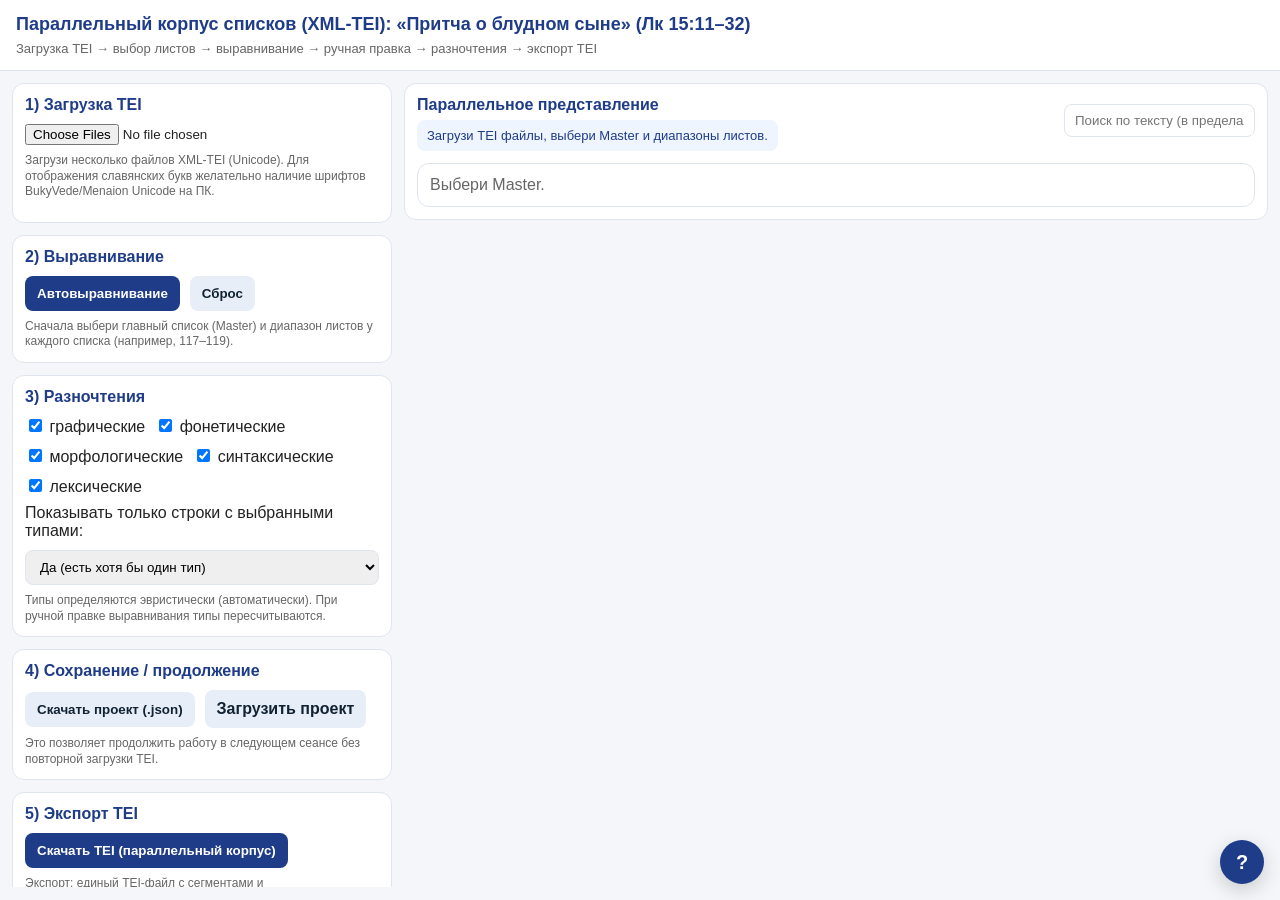
==== docs/index.html @ c2e3bcc2 "Initial commit: parallel TEI corpus viewer" ====
<!doctype html>
<html lang="ru">
<head>
  <meta charset="utf-8" />
  <meta name="viewport" content="width=device-width,initial-scale=1" />
  <title>Параллельный корпус списков: Притча о блудном сыне (Лк 15:11–32)</title>
  <link rel="stylesheet" href="./css/style.css" />
</head>
<body>
  <header class="topbar">
    <div class="topbar__title">
      Параллельный корпус списков (XML‑TEI): «Притча о блудном сыне» (Лк 15:11–32)
    </div>
    <div class="topbar__subtitle">
      Загрузка TEI → выбор листов → выравнивание → ручная правка → разночтения → экспорт TEI
    </div>
  </header>

  <div class="layout">
    <aside class="sidebar">
      <section class="card">
        <h2>1) Загрузка TEI</h2>

        <div class="row">
          <input id="fileInput" type="file" accept=".xml,.tei,.txt" multiple />
        </div>

        <div class="hint">
          Загрузи несколько файлов XML‑TEI (Unicode). Для отображения славянских букв желательно наличие шрифтов BukyVede/Menaion Unicode на ПК.
        </div>

        <div id="witnessList" class="witnessList"></div>
      </section>

      <section class="card">
        <h2>2) Выравнивание</h2>

        <div class="row">
          <button id="btnAlign" class="btn btn--primary" disabled>Автовыравнивание</button>
          <button id="btnClear" class="btn" disabled>Сброс</button>
        </div>

        <div class="hint">
          Сначала выбери главный список (Master) и диапазон листов у каждого списка (например, 117–119).
        </div>
      </section>

      <section class="card">
        <h2>3) Разночтения</h2>

        <div class="row">
          <label class="label"><input type="checkbox" class="typeFilter" value="graphic" checked> графические</label>
          <label class="label"><input type="checkbox" class="typeFilter" value="phonetic" checked> фонетические</label>
          <label class="label"><input type="checkbox" class="typeFilter" value="morph" checked> морфологические</label>
          <label class="label"><input type="checkbox" class="typeFilter" value="syntax" checked> синтаксические</label>
          <label class="label"><input type="checkbox" class="typeFilter" value="lexical" checked> лексические</label>
        </div>

        <div class="row">
          <label class="label">Показывать только строки с выбранными типами:</label>
          <select id="variantMode" class="input">
            <option value="any" selected>Да (есть хотя бы один тип)</option>
            <option value="all">Только если все типы входят в выбранные</option>
            <option value="off">Не фильтровать по типам</option>
          </select>
        </div>

        <div class="hint">
          Типы определяются эвристически (автоматически). При ручной правке выравнивания типы пересчитываются.
        </div>
      </section>

      <section class="card">
        <h2>4) Сохранение / продолжение</h2>

        <div class="row">
          <button id="btnSaveProject" class="btn" disabled>Скачать проект (.json)</button>
          <label class="btn btn--file" title="Загрузить проект JSON">
            Загрузить проект
            <input id="projectInput" type="file" accept=".json" hidden />
          </label>
        </div>

        <div class="hint">
          Это позволяет продолжить работу в следующем сеансе без повторной загрузки TEI.
        </div>
      </section>

      <section class="card">
        <h2>5) Экспорт TEI</h2>

        <div class="row">
          <button id="btnExportTEI" class="btn btn--primary" disabled>Скачать TEI (параллельный корпус)</button>
        </div>

        <div class="hint">
          Экспорт: единый TEI-файл с сегментами и <code>standOff/linkGrp</code> выравнивания.
        </div>
      </section>
    </aside>

    <main class="main">
      <section class="card">
        <div class="mainHeader">
          <div>
            <h2 style="margin:0;">Параллельное представление</h2>
            <div id="status" class="status">Загрузи TEI файлы, выбери Master и диапазоны листов.</div>
          </div>
          <div class="row">
            <input id="searchBox" class="input" placeholder="Поиск по тексту (в пределах master)..." />
          </div>
        </div>

        <div id="tableWrap" class="tableWrap"></div>
      </section>
    </main>
  </div>

  <!-- Кнопка помощи -->
  <button id="helpBtn" class="helpBtn" title="Справка">?</button>

  <!-- Модалка помощи -->
  <div id="helpModal" class="modal hidden" aria-hidden="true">
    <div class="modal__backdrop" id="helpCloseBackdrop"></div>
    <div class="modal__body">
      <div class="modal__header">
        <div class="modal__title">Краткая справка</div>
        <button id="helpCloseX" class="modal__close">×</button>
      </div>
      <div class="modal__content">
        <ol class="helpList">
          <li><b>Загрузка:</b> нажми «Загрузка TEI» → выбери несколько XML‑TEI файлов.</li>
          <li><b>Master:</b> у одного списка отметь «Master».</li>
          <li><b>Листы:</b> у каждого списка укажи диапазон (например, 117–119). Это фильтрует сегменты по <code>&lt;pb&gt;</code>.</li>
          <li><b>Автовыравнивание:</b> нажми «Автовыравнивание».</li>
          <li><b>Ручная правка:</b> в таблице у каждой ячейки есть кнопки <b>▲/▼</b> для сдвига выравнивания по строкам.</li>
          <li><b>Разночтения:</b> включай/выключай типы и режим фильтрации слева.</li>
          <li><b>Сохранить/продолжить:</b> «Скачать проект (.json)», потом «Загрузить проект».</li>
          <li><b>Экспорт TEI:</b> «Скачать TEI» — единый файл с параллельным корпусом.</li>
        </ol>
        <div class="hint">
          Если таблица большая — используй поиск по master (вверху справа).
        </div>
      </div>
    </div>
  </div>

  <script type="module" src="./js/app.js"></script>
</body>
</html>
---- docs/css/style.css ----
:root{
  --bg:#f4f6f9;
  --card:#fff;
  --border:#dfe5ee;
  --text:#222;
  --muted:#666;
  --primary:#1f3c88;
  --primary2:#16306d;
  --danger:#b00020;
  --mono: ui-monospace, SFMono-Regular, Menlo, Monaco, Consolas, "Liberation Mono", "Courier New", monospace;
  --slav: "Menaion Unicode","BukyVede","Ponomar Unicode","Times New Roman",serif;
}

*{ box-sizing:border-box; }
body{
  margin:0;
  font-family:Arial, sans-serif;
  background:var(--bg);
  color:var(--text);
}

.topbar{
  background:var(--card);
  border-bottom:1px solid var(--border);
  padding:14px 16px;
}
.topbar__title{
  font-weight:700;
  color:var(--primary);
  font-size:18px;
}
.topbar__subtitle{
  margin-top:6px;
  font-size:13px;
  color:var(--muted);
}

.layout{
  display:grid;
  grid-template-columns:380px 1fr;
  gap:12px;
  padding:12px;
}

.sidebar{
  height:calc(100vh - 96px);
  overflow:auto;
}

.main{
  height:calc(100vh - 96px);
  overflow:auto;
}

.card{
  background:var(--card);
  border:1px solid var(--border);
  border-radius:12px;
  padding:12px;
  margin-bottom:12px;
}

h2{
  margin:0 0 10px 0;
  font-size:16px;
  color:var(--primary);
}

.row{
  display:flex;
  gap:10px;
  align-items:center;
  flex-wrap:wrap;
  margin-top:8px;
}

.input{
  width:100%;
  padding:8px 10px;
  border:1px solid var(--border);
  border-radius:8px;
  outline:none;
}

.btn{
  border:none;
  background:#e8eef8;
  color:#123;
  padding:10px 12px;
  border-radius:8px;
  cursor:pointer;
  font-weight:700;
}
.btn:hover{ background:#dfe8f7; }

.btn--primary{
  background:var(--primary);
  color:#fff;
}
.btn--primary:hover{ background:var(--primary2); }

.btn--file{
  position:relative;
  overflow:hidden;
}

.hint{
  margin-top:8px;
  font-size:12px;
  color:var(--muted);
  line-height:1.3;
}

.status{
  margin-top:6px;
  padding:8px 10px;
  border-radius:8px;
  background:#eef5ff;
  color:var(--primary);
  font-size:13px;
}

.witnessList{
  margin-top:10px;
  display:grid;
  gap:10px;
}

.witness{
  border:1px solid #eef2f8;
  background:#fafbfe;
  border-radius:10px;
  padding:10px;
}
.witness__title{
  font-weight:700;
  margin-bottom:6px;
}
.witness__meta{
  display:flex;
  gap:8px;
  flex-wrap:wrap;
  align-items:center;
}
.smallInput{
  width:90px;
  padding:6px 8px;
  border:1px solid var(--border);
  border-radius:8px;
}
.tag{
  font-size:12px;
  color:var(--muted);
}
.orderBtns{
  margin-left:auto;
  display:flex;
  gap:6px;
}
.orderBtns button{
  padding:6px 8px;
  border-radius:8px;
  border:1px solid var(--border);
  background:#fff;
  cursor:pointer;
}
.orderBtns button:hover{ background:#f2f6ff; }

.mainHeader{
  display:flex;
  gap:14px;
  align-items:flex-start;
  justify-content:space-between;
  flex-wrap:wrap;
}

.tableWrap{
  margin-top:12px;
  border:1px solid var(--border);
  border-radius:12px;
  overflow:auto;
  background:#fff;
}

.table{
  width:100%;
  border-collapse:collapse;
  min-width:1000px;
}

.table th, .table td{
  border-bottom:1px solid #eef2f8;
  vertical-align:top;
  padding:10px;
}

.table th{
  position:sticky;
  top:0;
  background:#f8f9fb;
  z-index:2;
  text-align:left;
  font-size:13px;
  color:#123;
}

.cellText{
  font-family:var(--slav);
  white-space:pre-wrap;
  line-height:1.35;
  font-size:14px;
}

.cellTools{
  margin-top:8px;
  display:flex;
  gap:6px;
  align-items:center;
}

.shiftBtn{
  padding:4px 8px;
  border-radius:8px;
  border:1px solid var(--border);
  background:#fff;
  cursor:pointer;
}
.shiftBtn:hover{ background:#f2f6ff; }

.badgeRow{
  margin-top:6px;
  display:flex;
  gap:6px;
  flex-wrap:wrap;
}
.badge{
  font-size:11px;
  padding:2px 6px;
  border-radius:999px;
  border:1px solid var(--border);
  background:#fff;
  color:#234;
}

.diffIns{ background:#e7f7ea; }
.diffDel{ background:#fde8e8; text-decoration:line-through; }

.helpBtn{
  position:fixed;
  right:16px;
  bottom:16px;
  width:44px;
  height:44px;
  border-radius:50%;
  border:none;
  background:var(--primary);
  color:#fff;
  font-weight:900;
  font-size:20px;
  cursor:pointer;
  box-shadow:0 6px 20px rgba(0,0,0,.18);
}
.helpBtn:hover{ background:var(--primary2); }

.modal.hidden{ display:none; }
.modal{
  position:fixed;
  inset:0;
  z-index:9999;
}
.modal__backdrop{
  position:absolute;
  inset:0;
  background:rgba(0,0,0,.35);
}
.modal__body{
  position:relative;
  width:min(720px, 92vw);
  margin:8vh auto;
  background:#fff;
  border-radius:14px;
  border:1px solid var(--border);
  overflow:hidden;
}
.modal__header{
  display:flex;
  justify-content:space-between;
  align-items:center;
  padding:12px 14px;
  background:#f8f9fb;
  border-bottom:1px solid var(--border);
}
.modal__title{
  font-weight:800;
  color:var(--primary);
}
.modal__close{
  border:none;
  background:transparent;
  font-size:26px;
  cursor:pointer;
  line-height:1;
}
.modal__content{
  padding:14px;
}
.helpList{
  margin:0;
  padding-left:18px;
  color:#333;
  line-height:1.35;
}
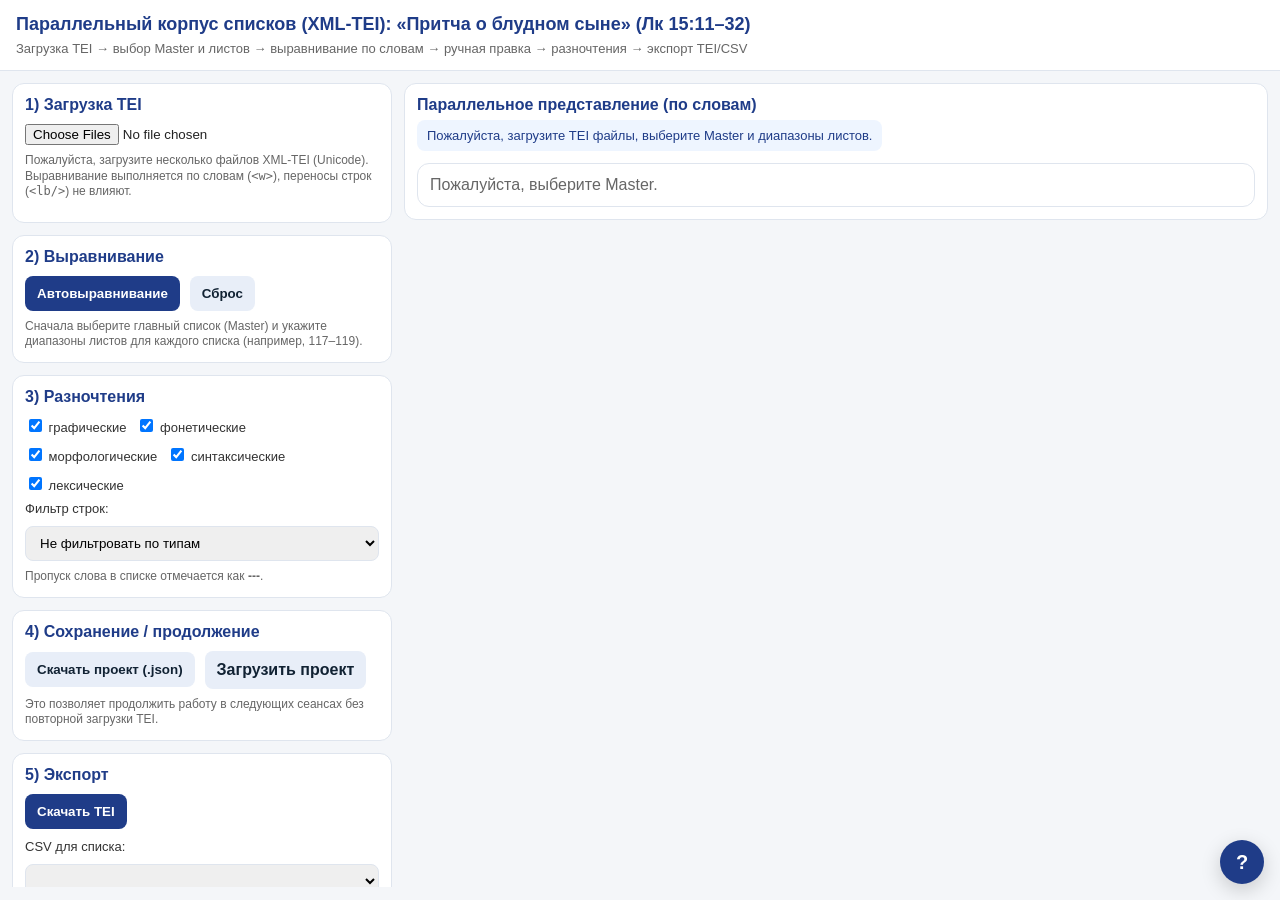
==== commit 4b059c4d: "Update word-level alignment version" ====
--- a/docs/index.html
+++ b/docs/index.html
@@ -12,36 +12,34 @@
       Параллельный корпус списков (XML‑TEI): «Притча о блудном сыне» (Лк 15:11–32)
     </div>
     <div class="topbar__subtitle">
-      Загрузка TEI → выбор листов → выравнивание → ручная правка → разночтения → экспорт TEI
+      Загрузка TEI → выбор Master и листов → выравнивание по словам → ручная правка → разночтения → экспорт TEI/CSV
     </div>
   </header>
 
   <div class="layout">
     <aside class="sidebar">
+
       <section class="card">
         <h2>1) Загрузка TEI</h2>
-
         <div class="row">
           <input id="fileInput" type="file" accept=".xml,.tei,.txt" multiple />
         </div>
-
         <div class="hint">
-          Загрузи несколько файлов XML‑TEI (Unicode). Для отображения славянских букв желательно наличие шрифтов BukyVede/Menaion Unicode на ПК.
+          Пожалуйста, загрузите несколько файлов XML‑TEI (Unicode).
+          Выравнивание выполняется по словам (<code>&lt;w&gt;</code>),
+          переносы строк (<code>&lt;lb/&gt;</code>) не влияют.
         </div>
-
         <div id="witnessList" class="witnessList"></div>
       </section>
 
       <section class="card">
         <h2>2) Выравнивание</h2>
-
         <div class="row">
           <button id="btnAlign" class="btn btn--primary" disabled>Автовыравнивание</button>
           <button id="btnClear" class="btn" disabled>Сброс</button>
         </div>
-
         <div class="hint">
-          Сначала выбери главный список (Master) и диапазон листов у каждого списка (например, 117–119).
+          Сначала выберите главный список (Master) и укажите диапазоны листов для каждого списка (например, 117–119).
         </div>
       </section>
 
@@ -57,22 +55,20 @@
         </div>
 
         <div class="row">
-          <label class="label">Показывать только строки с выбранными типами:</label>
+          <label class="label">Фильтр строк:</label>
           <select id="variantMode" class="input">
-            <option value="any" selected>Да (есть хотя бы один тип)</option>
-            <option value="all">Только если все типы входят в выбранные</option>
-            <option value="off">Не фильтровать по типам</option>
+            <option value="off" selected>Не фильтровать по типам</option>
+            <option value="any">Показывать строки, где есть выбранные типы</option>
           </select>
         </div>
 
         <div class="hint">
-          Типы определяются эвристически (автоматически). При ручной правке выравнивания типы пересчитываются.
+          Пропуск слова в списке отмечается как <b>---</b>.
         </div>
       </section>
 
       <section class="card">
         <h2>4) Сохранение / продолжение</h2>
-
         <div class="row">
           <button id="btnSaveProject" class="btn" disabled>Скачать проект (.json)</button>
           <label class="btn btn--file" title="Загрузить проект JSON">
@@ -80,34 +76,40 @@
             <input id="projectInput" type="file" accept=".json" hidden />
           </label>
         </div>
-
         <div class="hint">
-          Это позволяет продолжить работу в следующем сеансе без повторной загрузки TEI.
+          Это позволяет продолжить работу в следующих сеансах без повторной загрузки TEI.
         </div>
       </section>
 
       <section class="card">
-        <h2>5) Экспорт TEI</h2>
+        <h2>5) Экспорт</h2>
 
         <div class="row">
-          <button id="btnExportTEI" class="btn btn--primary" disabled>Скачать TEI (параллельный корпус)</button>
+          <button id="btnExportTEI" class="btn btn--primary" disabled>Скачать TEI</button>
+        </div>
+
+        <div class="row" style="margin-top:10px;">
+          <label class="label" for="csvWitnessSelect">CSV для списка:</label>
+          <select id="csvWitnessSelect" class="input"></select>
+          <button id="btnExportCSV" class="btn btn--primary" disabled>Скачать CSV</button>
         </div>
 
         <div class="hint">
-          Экспорт: единый TEI-файл с сегментами и <code>standOff/linkGrp</code> выравнивания.
+          CSV: <b>ID</b> (из Master), <b>Эталон</b>, <b>Лемма</b>,
+          <b>Слово</b> (или <b>---</b>), <b>Тип</b>.
         </div>
       </section>
+
     </aside>
 
     <main class="main">
       <section class="card">
         <div class="mainHeader">
           <div>
-            <h2 style="margin:0;">Параллельное представление</h2>
-            <div id="status" class="status">Загрузи TEI файлы, выбери Master и диапазоны листов.</div>
-          </div>
-          <div class="row">
-            <input id="searchBox" class="input" placeholder="Поиск по тексту (в пределах master)..." />
+            <h2 style="margin:0;">Параллельное представление (по словам)</h2>
+            <div id="status" class="status">
+              Пожалуйста, загрузите TEI файлы, выберите Master и диапазоны листов.
+            </div>
           </div>
         </div>
 
@@ -116,10 +118,8 @@
     </main>
   </div>
 
-  <!-- Кнопка помощи -->
   <button id="helpBtn" class="helpBtn" title="Справка">?</button>
 
-  <!-- Модалка помощи -->
   <div id="helpModal" class="modal hidden" aria-hidden="true">
     <div class="modal__backdrop" id="helpCloseBackdrop"></div>
     <div class="modal__body">
@@ -129,22 +129,18 @@
       </div>
       <div class="modal__content">
         <ol class="helpList">
-          <li><b>Загрузка:</b> нажми «Загрузка TEI» → выбери несколько XML‑TEI файлов.</li>
-          <li><b>Master:</b> у одного списка отметь «Master».</li>
-          <li><b>Листы:</b> у каждого списка укажи диапазон (например, 117–119). Это фильтрует сегменты по <code>&lt;pb&gt;</code>.</li>
-          <li><b>Автовыравнивание:</b> нажми «Автовыравнивание».</li>
-          <li><b>Ручная правка:</b> в таблице у каждой ячейки есть кнопки <b>▲/▼</b> для сдвига выравнивания по строкам.</li>
-          <li><b>Разночтения:</b> включай/выключай типы и режим фильтрации слева.</li>
-          <li><b>Сохранить/продолжить:</b> «Скачать проект (.json)», потом «Загрузить проект».</li>
-          <li><b>Экспорт TEI:</b> «Скачать TEI» — единый файл с параллельным корпусом.</li>
+          <li><b>Загрузка:</b> выберите несколько XML‑TEI файлов.</li>
+          <li><b>Master:</b> отметьте один список как «Master».</li>
+          <li><b>Листы:</b> укажите диапазон листов для каждого списка (например, 117–119).</li>
+          <li><b>Выравнивание:</b> нажмите «Автовыравнивание» (по словам <code>&lt;w&gt;</code>).</li>
+          <li><b>Ручная правка:</b> кнопки <b>◀/▶</b> сдвигают соответствие на 1 слово.</li>
+          <li><b>CSV:</b> выберите список и скачайте CSV.</li>
+          <li><b>TEI:</b> скачайте TEI с <code>standOff/linkGrp</code>.</li>
         </ol>
-        <div class="hint">
-          Если таблица большая — используй поиск по master (вверху справа).
-        </div>
       </div>
     </div>
   </div>
 
-  <script type="module" src="./js/app.js"></script>
+  <script type="module" src="./js/app.js?v=2026-04-14-2"></script>
 </body>
 </html>
--- a/docs/css/style.css
+++ b/docs/css/style.css
@@ -6,73 +6,24 @@
   --muted:#666;
   --primary:#1f3c88;
   --primary2:#16306d;
-  --danger:#b00020;
-  --mono: ui-monospace, SFMono-Regular, Menlo, Monaco, Consolas, "Liberation Mono", "Courier New", monospace;
   --slav: "Menaion Unicode","BukyVede","Ponomar Unicode","Times New Roman",serif;
 }
 
 *{ box-sizing:border-box; }
-body{
-  margin:0;
-  font-family:Arial, sans-serif;
-  background:var(--bg);
-  color:var(--text);
-}
-
-.topbar{
-  background:var(--card);
-  border-bottom:1px solid var(--border);
-  padding:14px 16px;
-}
-.topbar__title{
-  font-weight:700;
-  color:var(--primary);
-  font-size:18px;
-}
-.topbar__subtitle{
-  margin-top:6px;
-  font-size:13px;
-  color:var(--muted);
-}
-
-.layout{
-  display:grid;
-  grid-template-columns:380px 1fr;
-  gap:12px;
-  padding:12px;
-}
-
-.sidebar{
-  height:calc(100vh - 96px);
-  overflow:auto;
-}
-
-.main{
-  height:calc(100vh - 96px);
-  overflow:auto;
-}
-
-.card{
-  background:var(--card);
-  border:1px solid var(--border);
-  border-radius:12px;
-  padding:12px;
-  margin-bottom:12px;
-}
-
-h2{
-  margin:0 0 10px 0;
-  font-size:16px;
-  color:var(--primary);
-}
-
-.row{
-  display:flex;
-  gap:10px;
-  align-items:center;
-  flex-wrap:wrap;
-  margin-top:8px;
-}
+body{ margin:0; font-family:Arial, sans-serif; background:var(--bg); color:var(--text); }
+
+.topbar{ background:var(--card); border-bottom:1px solid var(--border); padding:14px 16px; }
+.topbar__title{ font-weight:700; color:var(--primary); font-size:18px; }
+.topbar__subtitle{ margin-top:6px; font-size:13px; color:var(--muted); }
+
+.layout{ display:grid; grid-template-columns:380px 1fr; gap:12px; padding:12px; }
+.sidebar{ height:calc(100vh - 96px); overflow:auto; }
+.main{ height:calc(100vh - 96px); overflow:auto; }
+
+.card{ background:var(--card); border:1px solid var(--border); border-radius:12px; padding:12px; margin-bottom:12px; }
+h2{ margin:0 0 10px 0; font-size:16px; color:var(--primary); }
+
+.row{ display:flex; gap:10px; align-items:center; flex-wrap:wrap; margin-top:8px; }
 
 .input{
   width:100%;
@@ -81,6 +32,8 @@
   border-radius:8px;
   outline:none;
 }
+
+.label{ font-size:13px; color:#333; }
 
 .btn{
   border:none;
@@ -93,23 +46,12 @@
 }
 .btn:hover{ background:#dfe8f7; }
 
-.btn--primary{
-  background:var(--primary);
-  color:#fff;
-}
+.btn--primary{ background:var(--primary); color:#fff; }
 .btn--primary:hover{ background:var(--primary2); }
 
-.btn--file{
-  position:relative;
-  overflow:hidden;
-}
-
-.hint{
-  margin-top:8px;
-  font-size:12px;
-  color:var(--muted);
-  line-height:1.3;
-}
+.btn--file{ position:relative; overflow:hidden; }
+
+.hint{ margin-top:8px; font-size:12px; color:var(--muted); line-height:1.3; }
 
 .status{
   margin-top:6px;
@@ -120,43 +62,21 @@
   font-size:13px;
 }
 
-.witnessList{
-  margin-top:10px;
-  display:grid;
-  gap:10px;
-}
-
-.witness{
-  border:1px solid #eef2f8;
-  background:#fafbfe;
-  border-radius:10px;
-  padding:10px;
-}
-.witness__title{
-  font-weight:700;
-  margin-bottom:6px;
-}
-.witness__meta{
-  display:flex;
-  gap:8px;
-  flex-wrap:wrap;
-  align-items:center;
-}
+.witnessList{ margin-top:10px; display:grid; gap:10px; }
+.witness{ border:1px solid #eef2f8; background:#fafbfe; border-radius:10px; padding:10px; }
+.witness__title{ font-weight:700; margin-bottom:6px; }
+.witness__meta{ display:flex; gap:8px; flex-wrap:wrap; align-items:center; }
+
 .smallInput{
   width:90px;
   padding:6px 8px;
   border:1px solid var(--border);
   border-radius:8px;
 }
-.tag{
-  font-size:12px;
-  color:var(--muted);
-}
-.orderBtns{
-  margin-left:auto;
-  display:flex;
-  gap:6px;
-}
+
+.tag{ font-size:12px; color:var(--muted); }
+
+.orderBtns{ margin-left:auto; display:flex; gap:6px; }
 .orderBtns button{
   padding:6px 8px;
   border-radius:8px;
@@ -166,13 +86,7 @@
 }
 .orderBtns button:hover{ background:#f2f6ff; }
 
-.mainHeader{
-  display:flex;
-  gap:14px;
-  align-items:flex-start;
-  justify-content:space-between;
-  flex-wrap:wrap;
-}
+.mainHeader{ display:flex; gap:14px; align-items:flex-start; justify-content:space-between; flex-wrap:wrap; }
 
 .tableWrap{
   margin-top:12px;
@@ -185,7 +99,7 @@
 .table{
   width:100%;
   border-collapse:collapse;
-  min-width:1000px;
+  min-width:1100px;
 }
 
 .table th, .table td{
@@ -224,6 +138,7 @@
   border:1px solid var(--border);
   background:#fff;
   cursor:pointer;
+  font-size:12px;
 }
 .shiftBtn:hover{ background:#f2f6ff; }
 
@@ -242,8 +157,11 @@
   color:#234;
 }
 
-.diffIns{ background:#e7f7ea; }
-.diffDel{ background:#fde8e8; text-decoration:line-through; }
+/* подсветка отличий (зелёный фон) */
+.diffAlt{ background:#e7f7ea; }
+
+/* пустая ячейка (пропуск) */
+.emptyWord{ color:#999; font-style:italic; }
 
 .helpBtn{
   position:fixed;
@@ -263,16 +181,8 @@
 .helpBtn:hover{ background:var(--primary2); }
 
 .modal.hidden{ display:none; }
-.modal{
-  position:fixed;
-  inset:0;
-  z-index:9999;
-}
-.modal__backdrop{
-  position:absolute;
-  inset:0;
-  background:rgba(0,0,0,.35);
-}
+.modal{ position:fixed; inset:0; z-index:9999; }
+.modal__backdrop{ position:absolute; inset:0; background:rgba(0,0,0,.35); }
 .modal__body{
   position:relative;
   width:min(720px, 92vw);
@@ -290,23 +200,7 @@
   background:#f8f9fb;
   border-bottom:1px solid var(--border);
 }
-.modal__title{
-  font-weight:800;
-  color:var(--primary);
-}
-.modal__close{
-  border:none;
-  background:transparent;
-  font-size:26px;
-  cursor:pointer;
-  line-height:1;
-}
-.modal__content{
-  padding:14px;
-}
-.helpList{
-  margin:0;
-  padding-left:18px;
-  color:#333;
-  line-height:1.35;
-}+.modal__title{ font-weight:800; color:var(--primary); }
+.modal__close{ border:none; background:transparent; font-size:26px; cursor:pointer; line-height:1; }
+.modal__content{ padding:14px; }
+.helpList{ margin:0; padding-left:18px; color:#333; line-height:1.35; }
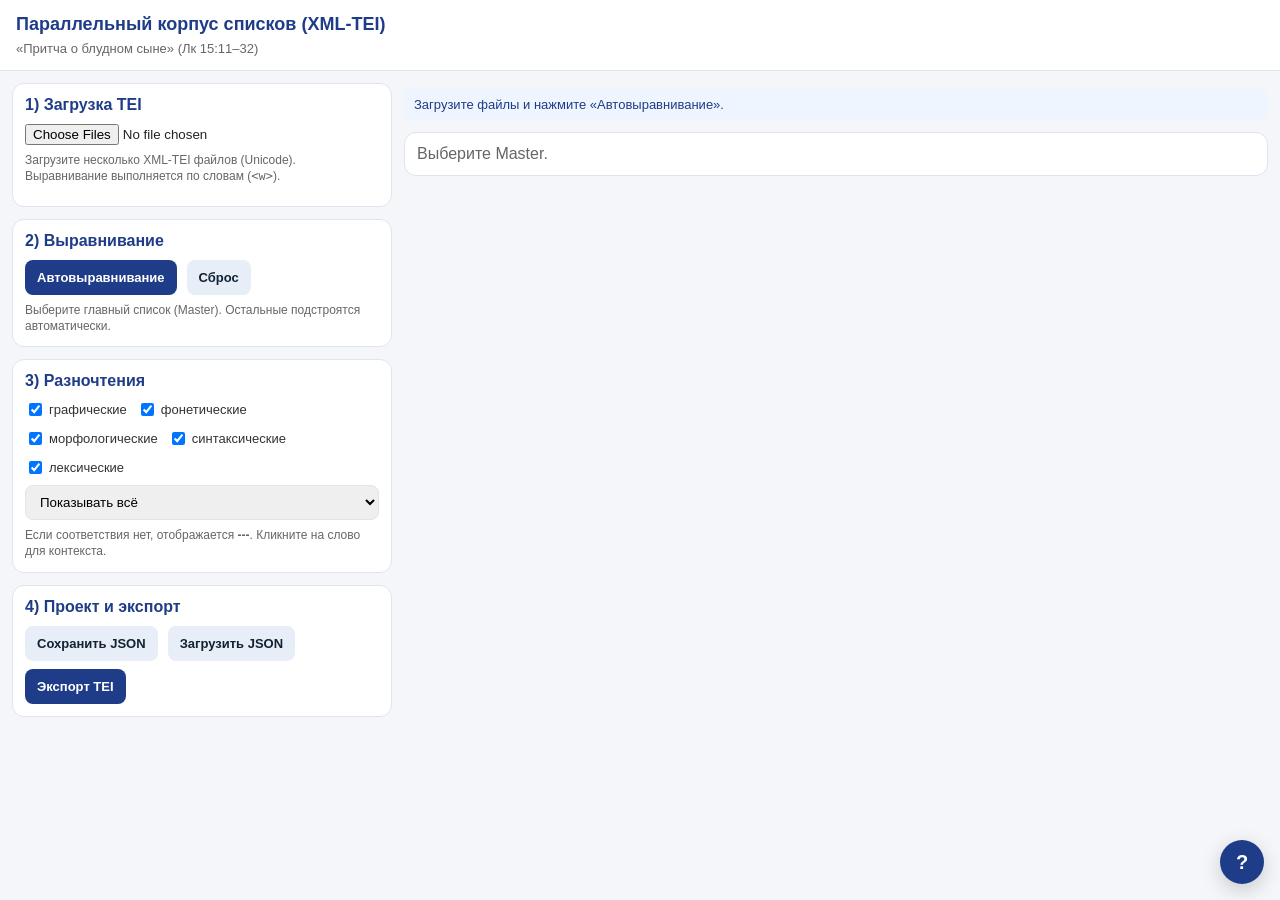
==== commit bdf4a6de: "Initial commit: parallel corpus + Ponomar font" ====
--- a/docs/index.html
+++ b/docs/index.html
@@ -1,34 +1,25 @@
 <!doctype html>
 <html lang="ru">
 <head>
-  <meta charset="utf-8" />
-  <meta name="viewport" content="width=device-width,initial-scale=1" />
-  <title>Параллельный корпус списков: Притча о блудном сыне (Лк 15:11–32)</title>
-  <link rel="stylesheet" href="./css/style.css" />
+  <meta charset="utf-8"/>
+  <meta name="viewport" content="width=device-width, initial-scale=1"/>
+  <title>Параллельный корпус: Притча о блудном сыне</title>
+  <link rel="stylesheet" href="./css/style.css"/>
 </head>
 <body>
   <header class="topbar">
-    <div class="topbar__title">
-      Параллельный корпус списков (XML‑TEI): «Притча о блудном сыне» (Лк 15:11–32)
-    </div>
-    <div class="topbar__subtitle">
-      Загрузка TEI → выбор Master и листов → выравнивание по словам → ручная правка → разночтения → экспорт TEI/CSV
-    </div>
+    <div class="topbar__title">Параллельный корпус списков (XML-TEI)</div>
+    <div class="topbar__subtitle">«Притча о блудном сыне» (Лк 15:11–32)</div>
   </header>
 
   <div class="layout">
     <aside class="sidebar">
-
       <section class="card">
         <h2>1) Загрузка TEI</h2>
         <div class="row">
           <input id="fileInput" type="file" accept=".xml,.tei,.txt" multiple />
         </div>
-        <div class="hint">
-          Пожалуйста, загрузите несколько файлов XML‑TEI (Unicode).
-          Выравнивание выполняется по словам (<code>&lt;w&gt;</code>),
-          переносы строк (<code>&lt;lb/&gt;</code>) не влияют.
-        </div>
+        <div class="hint">Загрузите несколько XML-TEI файлов (Unicode). Выравнивание выполняется по словам (<code>&lt;w&gt;</code>).</div>
         <div id="witnessList" class="witnessList"></div>
       </section>
 
@@ -38,14 +29,11 @@
           <button id="btnAlign" class="btn btn--primary" disabled>Автовыравнивание</button>
           <button id="btnClear" class="btn" disabled>Сброс</button>
         </div>
-        <div class="hint">
-          Сначала выберите главный список (Master) и укажите диапазоны листов для каждого списка (например, 117–119).
-        </div>
+        <div class="hint">Выберите главный список (Master). Остальные подстроятся автоматически.</div>
       </section>
 
       <section class="card">
         <h2>3) Разночтения</h2>
-
         <div class="row">
           <label class="label"><input type="checkbox" class="typeFilter" value="graphic" checked> графические</label>
           <label class="label"><input type="checkbox" class="typeFilter" value="phonetic" checked> фонетические</label>
@@ -53,94 +41,55 @@
           <label class="label"><input type="checkbox" class="typeFilter" value="syntax" checked> синтаксические</label>
           <label class="label"><input type="checkbox" class="typeFilter" value="lexical" checked> лексические</label>
         </div>
-
         <div class="row">
-          <label class="label">Фильтр строк:</label>
           <select id="variantMode" class="input">
-            <option value="off" selected>Не фильтровать по типам</option>
-            <option value="any">Показывать строки, где есть выбранные типы</option>
+            <option value="off" selected>Показывать всё</option>
+            <option value="any">Только строки с выбранными типами</option>
           </select>
         </div>
-
-        <div class="hint">
-          Пропуск слова в списке отмечается как <b>---</b>.
-        </div>
+        <div class="hint">Если соответствия нет, отображается <b>---</b>. Кликните на слово для контекста.</div>
       </section>
 
       <section class="card">
-        <h2>4) Сохранение / продолжение</h2>
+        <h2>4) Проект и экспорт</h2>
         <div class="row">
-          <button id="btnSaveProject" class="btn" disabled>Скачать проект (.json)</button>
-          <label class="btn btn--file" title="Загрузить проект JSON">
-            Загрузить проект
-            <input id="projectInput" type="file" accept=".json" hidden />
-          </label>
+          <button id="btnSaveProject" class="btn" disabled>Сохранить JSON</button>
+          <label class="btn btn--file">Загрузить JSON<input id="projectInput" type="file" accept=".json" hidden/></label>
         </div>
-        <div class="hint">
-          Это позволяет продолжить работу в следующих сеансах без повторной загрузки TEI.
+        <div class="row">
+          <button id="btnExportTEI" class="btn btn--primary" disabled>Экспорт TEI</button>
         </div>
       </section>
-
-      <section class="card">
-        <h2>5) Экспорт</h2>
-
-        <div class="row">
-          <button id="btnExportTEI" class="btn btn--primary" disabled>Скачать TEI</button>
-        </div>
-
-        <div class="row" style="margin-top:10px;">
-          <label class="label" for="csvWitnessSelect">CSV для списка:</label>
-          <select id="csvWitnessSelect" class="input"></select>
-          <button id="btnExportCSV" class="btn btn--primary" disabled>Скачать CSV</button>
-        </div>
-
-        <div class="hint">
-          CSV: <b>ID</b> (из Master), <b>Эталон</b>, <b>Лемма</b>,
-          <b>Слово</b> (или <b>---</b>), <b>Тип</b>.
-        </div>
-      </section>
-
     </aside>
 
     <main class="main">
-      <section class="card">
-        <div class="mainHeader">
-          <div>
-            <h2 style="margin:0;">Параллельное представление (по словам)</h2>
-            <div id="status" class="status">
-              Пожалуйста, загрузите TEI файлы, выберите Master и диапазоны листов.
-            </div>
-          </div>
-        </div>
-
-        <div id="tableWrap" class="tableWrap"></div>
-      </section>
+      <div id="status" class="status">Загрузите файлы и нажмите «Автовыравнивание».</div>
+      <div id="tableWrap" class="tableWrap"></div>
+      <div id="contextPane" class="contextPane hidden"></div>
     </main>
   </div>
 
   <button id="helpBtn" class="helpBtn" title="Справка">?</button>
-
   <div id="helpModal" class="modal hidden" aria-hidden="true">
     <div class="modal__backdrop" id="helpCloseBackdrop"></div>
     <div class="modal__body">
       <div class="modal__header">
-        <div class="modal__title">Краткая справка</div>
+        <span class="modal__title">Краткая справка</span>
         <button id="helpCloseX" class="modal__close">×</button>
       </div>
       <div class="modal__content">
         <ol class="helpList">
-          <li><b>Загрузка:</b> выберите несколько XML‑TEI файлов.</li>
-          <li><b>Master:</b> отметьте один список как «Master».</li>
-          <li><b>Листы:</b> укажите диапазон листов для каждого списка (например, 117–119).</li>
-          <li><b>Выравнивание:</b> нажмите «Автовыравнивание» (по словам <code>&lt;w&gt;</code>).</li>
-          <li><b>Ручная правка:</b> кнопки <b>◀/▶</b> сдвигают соответствие на 1 слово.</li>
-          <li><b>CSV:</b> выберите список и скачайте CSV.</li>
-          <li><b>TEI:</b> скачайте TEI с <code>standOff/linkGrp</code>.</li>
+          <li>Загрузите XML-TEI файлы.</li>
+          <li>Выберите один список как <b>Master</b>.</li>
+          <li>Нажмите <b>«Автовыравнивание»</b>.</li>
+          <li>Кликните на любое слово в таблице, чтобы увидеть контекст (±10 слов).</li>
+          <li>Используйте <b>◀/▶</b> для ручной правки соответствия.</li>
+          <li>Сохраните проект в JSON или экспортируйте в TEI.</li>
         </ol>
       </div>
     </div>
   </div>
 
-  <script type="module" src="./js/app.js?v=2026-04-14-2"></script>
+  <script type="module" src="./js/app.js"></script>
 </body>
 </html>
--- a/docs/css/style.css
+++ b/docs/css/style.css
@@ -1,206 +1,365 @@
-:root{
-  --bg:#f4f6f9;
-  --card:#fff;
-  --border:#dfe5ee;
-  --text:#222;
-  --muted:#666;
-  --primary:#1f3c88;
-  --primary2:#16306d;
-  --slav: "Menaion Unicode","BukyVede","Ponomar Unicode","Times New Roman",serif;
-}
-
-*{ box-sizing:border-box; }
-body{ margin:0; font-family:Arial, sans-serif; background:var(--bg); color:var(--text); }
-
-.topbar{ background:var(--card); border-bottom:1px solid var(--border); padding:14px 16px; }
-.topbar__title{ font-weight:700; color:var(--primary); font-size:18px; }
-.topbar__subtitle{ margin-top:6px; font-size:13px; color:var(--muted); }
-
-.layout{ display:grid; grid-template-columns:380px 1fr; gap:12px; padding:12px; }
-.sidebar{ height:calc(100vh - 96px); overflow:auto; }
-.main{ height:calc(100vh - 96px); overflow:auto; }
-
-.card{ background:var(--card); border:1px solid var(--border); border-radius:12px; padding:12px; margin-bottom:12px; }
-h2{ margin:0 0 10px 0; font-size:16px; color:var(--primary); }
-
-.row{ display:flex; gap:10px; align-items:center; flex-wrap:wrap; margin-top:8px; }
-
-.input{
-  width:100%;
-  padding:8px 10px;
-  border:1px solid var(--border);
-  border-radius:8px;
-  outline:none;
-}
-
-.label{ font-size:13px; color:#333; }
-
-.btn{
-  border:none;
-  background:#e8eef8;
-  color:#123;
-  padding:10px 12px;
-  border-radius:8px;
-  cursor:pointer;
-  font-weight:700;
-}
-.btn:hover{ background:#dfe8f7; }
-
-.btn--primary{ background:var(--primary); color:#fff; }
-.btn--primary:hover{ background:var(--primary2); }
-
-.btn--file{ position:relative; overflow:hidden; }
-
-.hint{ margin-top:8px; font-size:12px; color:var(--muted); line-height:1.3; }
-
-.status{
-  margin-top:6px;
-  padding:8px 10px;
-  border-radius:8px;
-  background:#eef5ff;
-  color:var(--primary);
-  font-size:13px;
-}
-
-.witnessList{ margin-top:10px; display:grid; gap:10px; }
-.witness{ border:1px solid #eef2f8; background:#fafbfe; border-radius:10px; padding:10px; }
-.witness__title{ font-weight:700; margin-bottom:6px; }
-.witness__meta{ display:flex; gap:8px; flex-wrap:wrap; align-items:center; }
-
-.smallInput{
-  width:90px;
-  padding:6px 8px;
-  border:1px solid var(--border);
-  border-radius:8px;
-}
-
-.tag{ font-size:12px; color:var(--muted); }
-
-.orderBtns{ margin-left:auto; display:flex; gap:6px; }
-.orderBtns button{
-  padding:6px 8px;
-  border-radius:8px;
-  border:1px solid var(--border);
-  background:#fff;
-  cursor:pointer;
-}
-.orderBtns button:hover{ background:#f2f6ff; }
-
-.mainHeader{ display:flex; gap:14px; align-items:flex-start; justify-content:space-between; flex-wrap:wrap; }
-
-.tableWrap{
-  margin-top:12px;
-  border:1px solid var(--border);
-  border-radius:12px;
-  overflow:auto;
-  background:#fff;
-}
-
-.table{
-  width:100%;
-  border-collapse:collapse;
-  min-width:1100px;
-}
-
-.table th, .table td{
-  border-bottom:1px solid #eef2f8;
-  vertical-align:top;
-  padding:10px;
-}
-
-.table th{
-  position:sticky;
-  top:0;
-  background:#f8f9fb;
-  z-index:2;
-  text-align:left;
-  font-size:13px;
-  color:#123;
-}
-
-.cellText{
-  font-family:var(--slav);
-  white-space:pre-wrap;
-  line-height:1.35;
-  font-size:14px;
-}
-
-.cellTools{
-  margin-top:8px;
-  display:flex;
-  gap:6px;
-  align-items:center;
-}
-
-.shiftBtn{
-  padding:4px 8px;
-  border-radius:8px;
-  border:1px solid var(--border);
-  background:#fff;
-  cursor:pointer;
-  font-size:12px;
-}
-.shiftBtn:hover{ background:#f2f6ff; }
-
-.badgeRow{
-  margin-top:6px;
-  display:flex;
-  gap:6px;
-  flex-wrap:wrap;
-}
-.badge{
-  font-size:11px;
-  padding:2px 6px;
-  border-radius:999px;
-  border:1px solid var(--border);
-  background:#fff;
-  color:#234;
-}
-
-/* подсветка отличий (зелёный фон) */
-.diffAlt{ background:#e7f7ea; }
-
-/* пустая ячейка (пропуск) */
-.emptyWord{ color:#999; font-style:italic; }
-
-.helpBtn{
-  position:fixed;
-  right:16px;
-  bottom:16px;
-  width:44px;
-  height:44px;
-  border-radius:50%;
-  border:none;
-  background:var(--primary);
-  color:#fff;
-  font-weight:900;
-  font-size:20px;
-  cursor:pointer;
-  box-shadow:0 6px 20px rgba(0,0,0,.18);
-}
-.helpBtn:hover{ background:var(--primary2); }
-
-.modal.hidden{ display:none; }
-.modal{ position:fixed; inset:0; z-index:9999; }
-.modal__backdrop{ position:absolute; inset:0; background:rgba(0,0,0,.35); }
-.modal__body{
-  position:relative;
-  width:min(720px, 92vw);
-  margin:8vh auto;
-  background:#fff;
-  border-radius:14px;
-  border:1px solid var(--border);
-  overflow:hidden;
-}
-.modal__header{
-  display:flex;
-  justify-content:space-between;
-  align-items:center;
-  padding:12px 14px;
-  background:#f8f9fb;
-  border-bottom:1px solid var(--border);
-}
-.modal__title{ font-weight:800; color:var(--primary); }
-.modal__close{ border:none; background:transparent; font-size:26px; cursor:pointer; line-height:1; }
-.modal__content{ padding:14px; }
-.helpList{ margin:0; padding-left:18px; color:#333; line-height:1.35; }+/* Подключение локального шрифта Ponomar для старославянских символов */
+@font-face {
+  font-family: 'Ponomar';
+  src: url('./fonts/Ponomar-Regular.ttf') format('truetype');
+  font-weight: normal;
+  font-style: normal;
+  font-display: swap;
+}
+
+:root {
+  --bg: #f4f6f9;
+  --card: #fff;
+  --border: #dfe5ee;
+  --text: #222;
+  --muted: #666;
+  --primary: #1f3c88;
+  --primary2: #16306d;
+  
+  /* Шрифты для старославянского текста: локальный Ponomar в приоритете */
+  --slav: "Ponomar", "Menaion Unicode", "BukyVede", "Noto Serif", "Times New Roman", serif;
+}
+
+* { box-sizing: border-box; }
+
+body {
+  margin: 0;
+  font-family: Arial, sans-serif;
+  background: var(--bg);
+  color: var(--text);
+}
+
+.topbar {
+  background: var(--card);
+  border-bottom: 1px solid var(--border);
+  padding: 14px 16px;
+}
+
+.topbar__title {
+  font-weight: 900;
+  color: var(--primary);
+  font-size: 18px;
+}
+
+.topbar__subtitle {
+  margin-top: 6px;
+  font-size: 13px;
+  color: var(--muted);
+}
+
+.layout {
+  display: grid;
+  grid-template-columns: 380px 1fr;
+  gap: 12px;
+  padding: 12px;
+}
+
+.sidebar {
+  height: calc(100vh - 96px);
+  overflow: auto;
+}
+
+.main {
+  height: calc(100vh - 96px);
+  overflow: auto;
+}
+
+.card {
+  background: var(--card);
+  border: 1px solid var(--border);
+  border-radius: 12px;
+  padding: 12px;
+  margin-bottom: 12px;
+}
+
+h2 {
+  margin: 0 0 10px 0;
+  font-size: 16px;
+  color: var(--primary);
+}
+
+.row {
+  display: flex;
+  gap: 10px;
+  align-items: center;
+  flex-wrap: wrap;
+  margin-top: 8px;
+}
+
+.input {
+  width: 100%;
+  padding: 8px 10px;
+  border: 1px solid var(--border);
+  border-radius: 8px;
+  outline: none;
+}
+
+.label {
+  font-size: 13px;
+  color: #333;
+  cursor: pointer;
+  display: flex;
+  align-items: center;
+  gap: 4px;
+}
+
+.btn {
+  border: none;
+  background: #e8eef8;
+  color: #123;
+  padding: 10px 12px;
+  border-radius: 8px;
+  cursor: pointer;
+  font-weight: 900;
+  font-size: 13px;
+}
+
+.btn:hover { background: #dfe8f7; }
+
+.btn--primary { background: var(--primary); color: #fff; }
+.btn--primary:hover { background: var(--primary2); }
+
+.btn--file {
+  position: relative;
+  overflow: hidden;
+  display: inline-block;
+  cursor: pointer;
+}
+
+.hint {
+  margin-top: 8px;
+  font-size: 12px;
+  color: var(--muted);
+  line-height: 1.3;
+}
+
+.status {
+  margin-top: 6px;
+  padding: 8px 10px;
+  border-radius: 8px;
+  background: #eef5ff;
+  color: var(--primary);
+  font-size: 13px;
+}
+
+.witnessList { margin-top: 10px; display: grid; gap: 10px; }
+
+.witness {
+  border: 1px solid #eef2f8;
+  background: #fafbfe;
+  border-radius: 10px;
+  padding: 10px;
+}
+
+.witness__title { font-weight: 900; margin-bottom: 6px; }
+
+.witness__meta {
+  display: flex;
+  gap: 8px;
+  flex-wrap: wrap;
+  align-items: center;
+}
+
+.smallInput {
+  width: 70px;
+  padding: 6px 8px;
+  border: 1px solid var(--border);
+  border-radius: 8px;
+  font-size: 12px;
+}
+
+.tag { font-size: 12px; color: var(--muted); }
+
+.orderBtns { margin-left: auto; display: flex; gap: 6px; }
+
+.orderBtns button {
+  padding: 6px 8px;
+  border-radius: 8px;
+  border: 1px solid var(--border);
+  background: #fff;
+  cursor: pointer;
+  font-size: 12px;
+}
+
+.orderBtns button:hover { background: #f2f6ff; }
+
+.mainHeader {
+  display: flex;
+  gap: 14px;
+  align-items: flex-start;
+  justify-content: space-between;
+  flex-wrap: wrap;
+}
+
+.tableWrap {
+  margin-top: 12px;
+  border: 1px solid var(--border);
+  border-radius: 12px;
+  overflow: auto;
+  background: #fff;
+}
+
+.table {
+  width: 100%;
+  border-collapse: collapse;
+  min-width: 1100px;
+}
+
+.table th, .table td {
+  border-bottom: 1px solid #eef2f8;
+  vertical-align: top;
+  padding: 10px;
+}
+
+.table th {
+  position: sticky;
+  top: 0;
+  background: #f8f9fb;
+  z-index: 2;
+  text-align: left;
+  font-size: 13px;
+  color: #123;
+}
+
+/* 🔑 ШРИФТ ДЛЯ СТАРОСЛАВЯНСКОГО ТЕКСТА — ГЛАВНОЕ ИСПРАВЛЕНИЕ */
+.cellText, .contextPane__text {
+  font-family: var(--slav);
+  white-space: pre-wrap;
+  line-height: 1.6;
+  font-size: 17px;
+  text-rendering: optimizeLegibility;
+  -webkit-font-smoothing: antialiased;
+  -moz-osx-font-smoothing: grayscale;
+}
+
+.cellText:hover { background: #f9fbfd; }
+
+.cellTools {
+  margin-top: 8px;
+  display: flex;
+  gap: 6px;
+  align-items: center;
+  flex-wrap: wrap;
+}
+
+.shiftBtn {
+  padding: 4px 8px;
+  border-radius: 8px;
+  border: 1px solid var(--border);
+  background: #fff;
+  cursor: pointer;
+  font-size: 12px;
+}
+
+.shiftBtn:hover { background: #f2f6ff; }
+
+.badgeRow {
+  margin-top: 6px;
+  display: flex;
+  gap: 6px;
+  flex-wrap: wrap;
+}
+
+.badge {
+  font-size: 11px;
+  padding: 2px 6px;
+  border-radius: 999px;
+  border: 1px solid var(--border);
+  background: #fff;
+  color: #234;
+}
+
+.badge.graphic { background: #fef3c7; border-color: #fcd34d; }
+.badge.phonetic { background: #e0e7ff; border-color: #93c5fd; }
+.badge.morph { background: #d1fae5; border-color: #6ee7b7; }
+.badge.lexical { background: #fce7f3; border-color: #f9a8d4; }
+.badge.syntax { background: #f3e8ff; border-color: #c084fc; }
+.badge.miss { color: #9ca3af; font-style: italic; background: #f9fafb; }
+
+/* Панель контекста */
+.contextPane {
+  margin-top: 12px;
+  padding: 14px;
+  background: #fff;
+  border: 1px solid var(--border);
+  border-radius: 10px;
+  box-shadow: 0 2px 8px rgba(0,0,0,0.06);
+  transition: opacity 0.2s;
+}
+
+.contextPane.hidden { display: none; opacity: 0; }
+
+.contextPane__title {
+  font-weight: 700;
+  margin-bottom: 8px;
+  font-size: 13px;
+  color: var(--primary);
+}
+
+.contextPane__text {
+  font-family: var(--slav);
+  font-size: 17px;
+  line-height: 1.6;
+  word-wrap: break-word;
+}
+
+.contextPane__highlight {
+  background: #bfdbfe;
+  padding: 2px 4px;
+  border-radius: 3px;
+  font-weight: 600;
+}
+
+/* Кнопка справки */
+.helpBtn {
+  position: fixed;
+  right: 16px;
+  bottom: 16px;
+  width: 44px;
+  height: 44px;
+  border-radius: 50%;
+  border: none;
+  background: var(--primary);
+  color: #fff;
+  font-weight: 900;
+  font-size: 20px;
+  cursor: pointer;
+  box-shadow: 0 6px 20px rgba(0,0,0,.18);
+}
+
+.helpBtn:hover { background: var(--primary2); }
+
+/* Модальное окно */
+.modal.hidden { display: none; }
+.modal { position: fixed; inset: 0; z-index: 9999; }
+.modal__backdrop { position: absolute; inset: 0; background: rgba(0,0,0,.35); }
+
+.modal__body {
+  position: relative;
+  width: min(720px, 92vw);
+  margin: 8vh auto;
+  background: #fff;
+  border-radius: 14px;
+  border: 1px solid var(--border);
+  overflow: hidden;
+}
+
+.modal__header {
+  display: flex;
+  justify-content: space-between;
+  align-items: center;
+  padding: 12px 14px;
+  background: #f8f9fb;
+  border-bottom: 1px solid var(--border);
+}
+
+.modal__title { font-weight: 900; color: var(--primary); }
+.modal__close { border: none; background: transparent; font-size: 26px; cursor: pointer; line-height: 1; }
+.modal__content { padding: 14px; }
+.helpList { margin: 0; padding-left: 18px; color: #333; line-height: 1.35; }
+
+/* Адаптив */
+@media (max-width: 980px) {
+  .layout { grid-template-columns: 1fr; }
+  .sidebar, .main { height: auto; }
+}
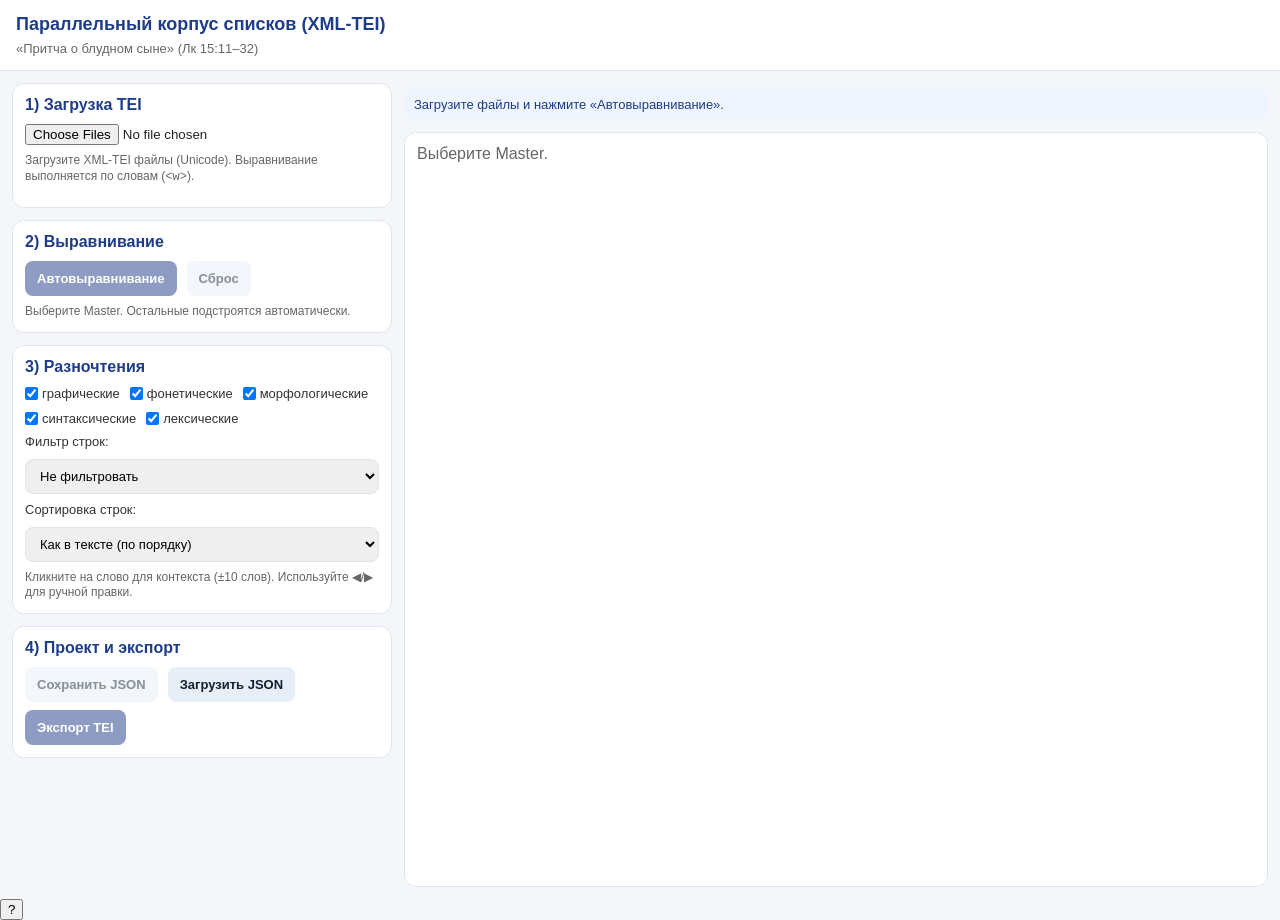
==== commit d1638fe3: "Initial commit: parallel corpus + Ponomar font" ====
--- a/docs/index.html
+++ b/docs/index.html
@@ -3,7 +3,7 @@
 <head>
   <meta charset="utf-8"/>
   <meta name="viewport" content="width=device-width, initial-scale=1"/>
-  <title>Параллельный корпус: Притча о блудном сыне</title>
+  <title>Параллельный корпус списков: Притча о блудном сыне (Лк 15:11–32)</title>
   <link rel="stylesheet" href="./css/style.css"/>
 </head>
 <body>
@@ -14,24 +14,27 @@
 
   <div class="layout">
     <aside class="sidebar">
+      <!-- 1) Загрузка -->
       <section class="card">
         <h2>1) Загрузка TEI</h2>
         <div class="row">
           <input id="fileInput" type="file" accept=".xml,.tei,.txt" multiple />
         </div>
-        <div class="hint">Загрузите несколько XML-TEI файлов (Unicode). Выравнивание выполняется по словам (<code>&lt;w&gt;</code>).</div>
+        <div class="hint">Загрузите XML-TEI файлы (Unicode). Выравнивание выполняется по словам (<code>&lt;w&gt;</code>).</div>
         <div id="witnessList" class="witnessList"></div>
       </section>
 
+      <!-- 2) Выравнивание -->
       <section class="card">
         <h2>2) Выравнивание</h2>
         <div class="row">
           <button id="btnAlign" class="btn btn--primary" disabled>Автовыравнивание</button>
           <button id="btnClear" class="btn" disabled>Сброс</button>
         </div>
-        <div class="hint">Выберите главный список (Master). Остальные подстроятся автоматически.</div>
+        <div class="hint">Выберите Master. Остальные подстроятся автоматически.</div>
       </section>
 
+      <!-- 3) Разночтения -->
       <section class="card">
         <h2>3) Разночтения</h2>
         <div class="row">
@@ -42,14 +45,28 @@
           <label class="label"><input type="checkbox" class="typeFilter" value="lexical" checked> лексические</label>
         </div>
         <div class="row">
+          <label class="label">Фильтр строк:</label>
           <select id="variantMode" class="input">
-            <option value="off" selected>Показывать всё</option>
+            <option value="off" selected>Не фильтровать</option>
             <option value="any">Только строки с выбранными типами</option>
           </select>
         </div>
-        <div class="hint">Если соответствия нет, отображается <b>---</b>. Кликните на слово для контекста.</div>
+        <div class="row">
+          <label class="label">Сортировка строк:</label>
+          <select id="sortMode" class="input">
+            <option value="original" selected>Как в тексте (по порядку)</option>
+            <option value="identical_first">Сначала идентичные</option>
+            <option value="variants_first">Сначала разночтения</option>
+            <option value="graphic_first">Сначала графические/фонетические</option>
+            <option value="morph_first">Сначала морфологические</option>
+            <option value="lexical_first">Сначала лексические</option>
+            <option value="gaps_first">Сначала пропуски (---)</option>
+          </select>
+        </div>
+        <div class="hint">Кликните на слово для контекста (±10 слов). Используйте ◀/▶ для ручной правки.</div>
       </section>
 
+      <!-- 4) Проект и экспорт -->
       <section class="card">
         <h2>4) Проект и экспорт</h2>
         <div class="row">
@@ -65,10 +82,10 @@
     <main class="main">
       <div id="status" class="status">Загрузите файлы и нажмите «Автовыравнивание».</div>
       <div id="tableWrap" class="tableWrap"></div>
-      <div id="contextPane" class="contextPane hidden"></div>
     </main>
   </div>
 
+  <!-- Модальное окно справки -->
   <button id="helpBtn" class="helpBtn" title="Справка">?</button>
   <div id="helpModal" class="modal hidden" aria-hidden="true">
     <div class="modal__backdrop" id="helpCloseBackdrop"></div>
@@ -82,10 +99,28 @@
           <li>Загрузите XML-TEI файлы.</li>
           <li>Выберите один список как <b>Master</b>.</li>
           <li>Нажмите <b>«Автовыравнивание»</b>.</li>
-          <li>Кликните на любое слово в таблице, чтобы увидеть контекст (±10 слов).</li>
-          <li>Используйте <b>◀/▶</b> для ручной правки соответствия.</li>
+          <li>Кликните на слово для контекста (±10 слов). Используйте <b>◀/▶</b> для правки.</li>
           <li>Сохраните проект в JSON или экспортируйте в TEI.</li>
         </ol>
+      </div>
+    </div>
+  </div>
+
+  <!-- Модальное окно контекста (не сдвигает таблицу) -->
+  <div id="contextModal" class="modal hidden" aria-hidden="true">
+    <div class="modal__backdrop"></div>
+    <div class="modal__body">
+      <div class="modal__header">
+        <span id="ctxTitle" class="modal__title">Контекст</span>
+        <button id="ctxClose" class="modal__close" title="Закрыть и вернуться к строке">×</button>
+      </div>
+      <div class="modal__content">
+        <div id="ctxText" style="line-height:1.6;"></div>
+        <div style="margin-top:12px;text-align:center;">
+          <button onclick="document.getElementById('ctxClose').click()" class="btn btn--primary">
+            Закрыть и вернуться к строке
+          </button>
+        </div>
       </div>
     </div>
   </div>
--- a/docs/css/style.css
+++ b/docs/css/style.css
@@ -1,4 +1,3 @@
-/* Подключение локального шрифта Ponomar для старославянских символов */
 @font-face {
   font-family: 'Ponomar';
   src: url('./fonts/Ponomar-Regular.ttf') format('truetype');
@@ -15,213 +14,52 @@
   --muted: #666;
   --primary: #1f3c88;
   --primary2: #16306d;
-  
-  /* Шрифты для старославянского текста: локальный Ponomar в приоритете */
   --slav: "Ponomar", "Menaion Unicode", "BukyVede", "Noto Serif", "Times New Roman", serif;
 }
 
 * { box-sizing: border-box; }
+body { margin: 0; font-family: Arial, sans-serif; background: var(--bg); color: var(--text); }
 
-body {
-  margin: 0;
-  font-family: Arial, sans-serif;
-  background: var(--bg);
-  color: var(--text);
-}
+.topbar { background: var(--card); border-bottom: 1px solid var(--border); padding: 14px 16px; }
+.topbar__title { font-weight: 900; color: var(--primary); font-size: 18px; }
+.topbar__subtitle { margin-top: 6px; font-size: 13px; color: var(--muted); }
 
-.topbar {
-  background: var(--card);
-  border-bottom: 1px solid var(--border);
-  padding: 14px 16px;
-}
+.layout { display: grid; grid-template-columns: 380px 1fr; gap: 12px; padding: 12px; }
+.sidebar { height: calc(100vh - 96px); overflow: auto; }
+.main { height: calc(100vh - 96px); overflow: auto; display: flex; flex-direction: column; }
 
-.topbar__title {
-  font-weight: 900;
-  color: var(--primary);
-  font-size: 18px;
-}
+.card { background: var(--card); border: 1px solid var(--border); border-radius: 12px; padding: 12px; margin-bottom: 12px; }
+h2 { margin: 0 0 10px 0; font-size: 16px; color: var(--primary); }
+.row { display: flex; gap: 10px; align-items: center; flex-wrap: wrap; margin-top: 8px; }
+.input { width: 100%; padding: 8px 10px; border: 1px solid var(--border); border-radius: 8px; outline: none; font-size: 13px; }
+.label { font-size: 13px; color: #333; cursor: pointer; display: flex; align-items: center; gap: 4px; }
+.label input { margin: 0; }
 
-.topbar__subtitle {
-  margin-top: 6px;
-  font-size: 13px;
-  color: var(--muted);
-}
-
-.layout {
-  display: grid;
-  grid-template-columns: 380px 1fr;
-  gap: 12px;
-  padding: 12px;
-}
-
-.sidebar {
-  height: calc(100vh - 96px);
-  overflow: auto;
-}
-
-.main {
-  height: calc(100vh - 96px);
-  overflow: auto;
-}
-
-.card {
-  background: var(--card);
-  border: 1px solid var(--border);
-  border-radius: 12px;
-  padding: 12px;
-  margin-bottom: 12px;
-}
-
-h2 {
-  margin: 0 0 10px 0;
-  font-size: 16px;
-  color: var(--primary);
-}
-
-.row {
-  display: flex;
-  gap: 10px;
-  align-items: center;
-  flex-wrap: wrap;
-  margin-top: 8px;
-}
-
-.input {
-  width: 100%;
-  padding: 8px 10px;
-  border: 1px solid var(--border);
-  border-radius: 8px;
-  outline: none;
-}
-
-.label {
-  font-size: 13px;
-  color: #333;
-  cursor: pointer;
-  display: flex;
-  align-items: center;
-  gap: 4px;
-}
-
-.btn {
-  border: none;
-  background: #e8eef8;
-  color: #123;
-  padding: 10px 12px;
-  border-radius: 8px;
-  cursor: pointer;
-  font-weight: 900;
-  font-size: 13px;
-}
-
+.btn { border: none; background: #e8eef8; color: #123; padding: 10px 12px; border-radius: 8px; cursor: pointer; font-weight: 900; font-size: 13px; }
 .btn:hover { background: #dfe8f7; }
-
 .btn--primary { background: var(--primary); color: #fff; }
 .btn--primary:hover { background: var(--primary2); }
+.btn--file { position: relative; overflow: hidden; display: inline-block; cursor: pointer; }
+.btn:disabled { opacity: 0.5; cursor: not-allowed; }
 
-.btn--file {
-  position: relative;
-  overflow: hidden;
-  display: inline-block;
-  cursor: pointer;
-}
-
-.hint {
-  margin-top: 8px;
-  font-size: 12px;
-  color: var(--muted);
-  line-height: 1.3;
-}
-
-.status {
-  margin-top: 6px;
-  padding: 8px 10px;
-  border-radius: 8px;
-  background: #eef5ff;
-  color: var(--primary);
-  font-size: 13px;
-}
+.hint { margin-top: 8px; font-size: 12px; color: var(--muted); line-height: 1.3; }
+.status { margin-top: 6px; padding: 8px 10px; border-radius: 8px; background: #eef5ff; color: var(--primary); font-size: 13px; }
 
 .witnessList { margin-top: 10px; display: grid; gap: 10px; }
-
-.witness {
-  border: 1px solid #eef2f8;
-  background: #fafbfe;
-  border-radius: 10px;
-  padding: 10px;
-}
-
+.witness { border: 1px solid #eef2f8; background: #fafbfe; border-radius: 10px; padding: 10px; cursor: pointer; }
+.witness.active { border-color: var(--primary); background: #f0f7ff; }
 .witness__title { font-weight: 900; margin-bottom: 6px; }
-
-.witness__meta {
-  display: flex;
-  gap: 8px;
-  flex-wrap: wrap;
-  align-items: center;
-}
-
-.smallInput {
-  width: 70px;
-  padding: 6px 8px;
-  border: 1px solid var(--border);
-  border-radius: 8px;
-  font-size: 12px;
-}
-
+.witness__meta { display: flex; gap: 8px; flex-wrap: wrap; align-items: center; }
 .tag { font-size: 12px; color: var(--muted); }
-
 .orderBtns { margin-left: auto; display: flex; gap: 6px; }
-
-.orderBtns button {
-  padding: 6px 8px;
-  border-radius: 8px;
-  border: 1px solid var(--border);
-  background: #fff;
-  cursor: pointer;
-  font-size: 12px;
-}
-
+.orderBtns button { padding: 6px 8px; border-radius: 8px; border: 1px solid var(--border); background: #fff; cursor: pointer; font-size: 12px; }
 .orderBtns button:hover { background: #f2f6ff; }
 
-.mainHeader {
-  display: flex;
-  gap: 14px;
-  align-items: flex-start;
-  justify-content: space-between;
-  flex-wrap: wrap;
-}
+.tableWrap { margin-top: 12px; border: 1px solid var(--border); border-radius: 12px; overflow: auto; background: #fff; flex: 1; min-height: 300px; }
+.table { width: 100%; border-collapse: collapse; min-width: 1100px; }
+.table th, .table td { border-bottom: 1px solid #eef2f8; vertical-align: top; padding: 10px; }
+.table th { position: sticky; top: 0; background: #f8f9fb; z-index: 2; text-align: left; font-size: 13px; color: #123; font-weight: 600; }
 
-.tableWrap {
-  margin-top: 12px;
-  border: 1px solid var(--border);
-  border-radius: 12px;
-  overflow: auto;
-  background: #fff;
-}
-
-.table {
-  width: 100%;
-  border-collapse: collapse;
-  min-width: 1100px;
-}
-
-.table th, .table td {
-  border-bottom: 1px solid #eef2f8;
-  vertical-align: top;
-  padding: 10px;
-}
-
-.table th {
-  position: sticky;
-  top: 0;
-  background: #f8f9fb;
-  z-index: 2;
-  text-align: left;
-  font-size: 13px;
-  color: #123;
-}
-
-/* 🔑 ШРИФТ ДЛЯ СТАРОСЛАВЯНСКОГО ТЕКСТА — ГЛАВНОЕ ИСПРАВЛЕНИЕ */
 .cellText, .contextPane__text {
   font-family: var(--slav);
   white-space: pre-wrap;
@@ -230,45 +68,16 @@
   text-rendering: optimizeLegibility;
   -webkit-font-smoothing: antialiased;
   -moz-osx-font-smoothing: grayscale;
+  cursor: pointer;
 }
-
 .cellText:hover { background: #f9fbfd; }
 
-.cellTools {
-  margin-top: 8px;
-  display: flex;
-  gap: 6px;
-  align-items: center;
-  flex-wrap: wrap;
-}
-
-.shiftBtn {
-  padding: 4px 8px;
-  border-radius: 8px;
-  border: 1px solid var(--border);
-  background: #fff;
-  cursor: pointer;
-  font-size: 12px;
-}
-
+.cellTools { margin-top: 8px; display: flex; gap: 6px; align-items: center; flex-wrap: wrap; }
+.shiftBtn { padding: 4px 8px; border-radius: 8px; border: 1px solid var(--border); background: #fff; cursor: pointer; font-size: 12px; }
 .shiftBtn:hover { background: #f2f6ff; }
 
-.badgeRow {
-  margin-top: 6px;
-  display: flex;
-  gap: 6px;
-  flex-wrap: wrap;
-}
-
-.badge {
-  font-size: 11px;
-  padding: 2px 6px;
-  border-radius: 999px;
-  border: 1px solid var(--border);
-  background: #fff;
-  color: #234;
-}
-
+.badgeRow { margin-top: 6px; display: flex; gap: 6px; flex-wrap: wrap; }
+.badge { font-size: 11px; padding: 2px 6px; border-radius: 999px; border: 1px solid var(--border); background: #fff; color: #234; }
 .badge.graphic { background: #fef3c7; border-color: #fcd34d; }
 .badge.phonetic { background: #e0e7ff; border-color: #93c5fd; }
 .badge.morph { background: #d1fae5; border-color: #6ee7b7; }
@@ -276,89 +85,44 @@
 .badge.syntax { background: #f3e8ff; border-color: #c084fc; }
 .badge.miss { color: #9ca3af; font-style: italic; background: #f9fafb; }
 
-/* Панель контекста */
-.contextPane {
-  margin-top: 12px;
-  padding: 14px;
-  background: #fff;
-  border: 1px solid var(--border);
-  border-radius: 10px;
-  box-shadow: 0 2px 8px rgba(0,0,0,0.06);
-  transition: opacity 0.2s;
+/* 🔑 Модальное окно контекста */
+.modal.hidden { display: none; }
+.modal { position: fixed; inset: 0; z-index: 9999; }
+.modal__backdrop { position: absolute; inset: 0; background: rgba(0,0,0,.35); }
+.modal__body {
+  position: relative; width: min(720px, 92vw); margin: 8vh auto;
+  background: #fff; border-radius: 14px; border: 1px solid var(--border); overflow: hidden;
 }
+.modal__header {
+  display: flex; justify-content: space-between; align-items: center;
+  padding: 12px 14px; background: #f8f9fb; border-bottom: 1px solid var(--border);
+}
+.modal__title { font-weight: 900; color: var(--primary); }
+.modal__close { border: none; background: transparent; font-size: 26px; cursor: pointer; line-height: 1; }
+.modal__content { padding: 14px; }
 
-.contextPane.hidden { display: none; opacity: 0; }
-
-.contextPane__title {
-  font-weight: 700;
-  margin-bottom: 8px;
-  font-size: 13px;
-  color: var(--primary);
+#contextModal .modal__content {
+  font-family: var(--slav);
+  font-size: 18px;
+  line-height: 1.6;
+  text-align: justify;
 }
-
-.contextPane__text {
-  font-family: var(--slav);
-  font-size: 17px;
-  line-height: 1.6;
-  word-wrap: break-word;
-}
-
-.contextPane__highlight {
+.ctx-highlight {
   background: #bfdbfe;
   padding: 2px 4px;
   border-radius: 3px;
   font-weight: 600;
+  box-shadow: 0 0 0 2px #93c5fd;
 }
 
-/* Кнопка справки */
-.helpBtn {
-  position: fixed;
-  right: 16px;
-  bottom: 16px;
-  width: 44px;
-  height: 44px;
-  border-radius: 50%;
-  border: none;
-  background: var(--primary);
-  color: #fff;
-  font-weight: 900;
-  font-size: 20px;
-  cursor: pointer;
-  box-shadow: 0 6px 20px rgba(0,0,0,.18);
+.helpList { margin: 0; padding-left: 18px; color: #333; line-height: 1.35; }
+
+/* 🔑 Подсветка строки при возврате */
+.highlight-row {
+  background: #fef3c7 !important;
+  transition: background 0.5s ease;
 }
 
-.helpBtn:hover { background: var(--primary2); }
-
-/* Модальное окно */
-.modal.hidden { display: none; }
-.modal { position: fixed; inset: 0; z-index: 9999; }
-.modal__backdrop { position: absolute; inset: 0; background: rgba(0,0,0,.35); }
-
-.modal__body {
-  position: relative;
-  width: min(720px, 92vw);
-  margin: 8vh auto;
-  background: #fff;
-  border-radius: 14px;
-  border: 1px solid var(--border);
-  overflow: hidden;
-}
-
-.modal__header {
-  display: flex;
-  justify-content: space-between;
-  align-items: center;
-  padding: 12px 14px;
-  background: #f8f9fb;
-  border-bottom: 1px solid var(--border);
-}
-
-.modal__title { font-weight: 900; color: var(--primary); }
-.modal__close { border: none; background: transparent; font-size: 26px; cursor: pointer; line-height: 1; }
-.modal__content { padding: 14px; }
-.helpList { margin: 0; padding-left: 18px; color: #333; line-height: 1.35; }
-
-/* Адаптив */
 @media (max-width: 980px) {
   .layout { grid-template-columns: 1fr; }
   .sidebar, .main { height: auto; }
